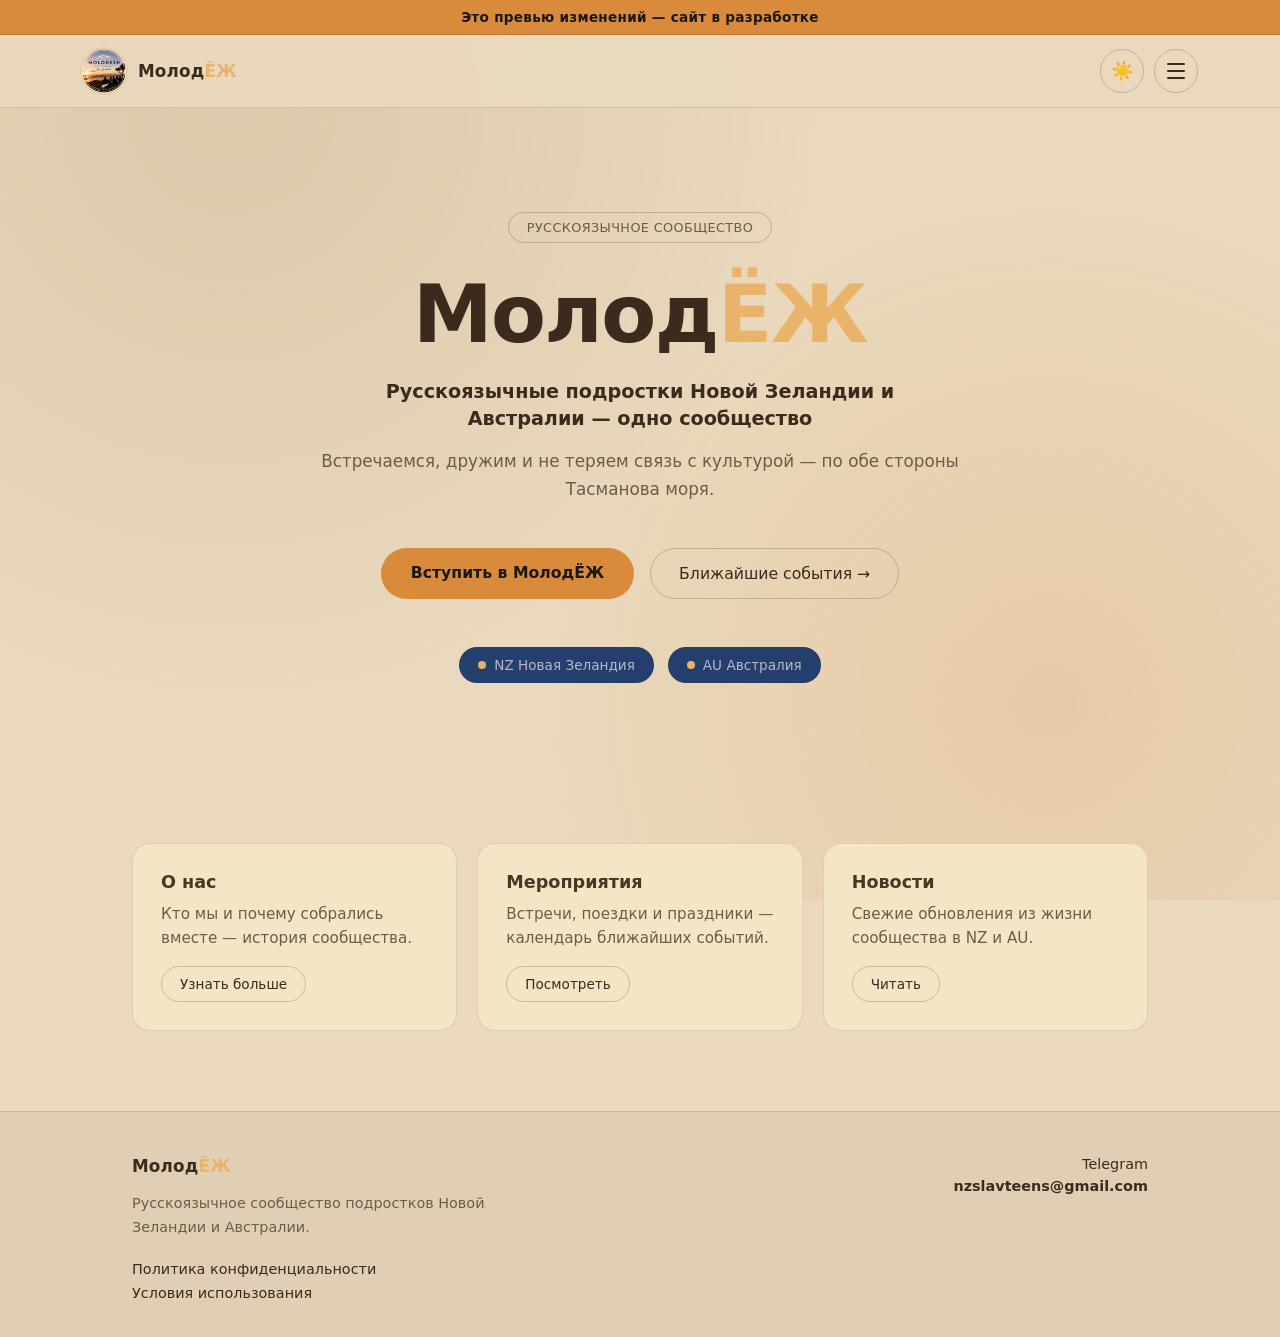
==== index.html @ 50fc5f70 "feat: beige/coffee light theme, proper footer with PDF reader, 15-24 age range, languages folder" ====
<!DOCTYPE html>
<html lang="ru">
<head>
<meta charset="UTF-8">
<meta name="viewport" content="width=device-width, initial-scale=1.0">
<title>Главная — МолодЁЖ</title>
<meta name="description" content="Русскоязычное сообщество подростков Новой Зеландии и Австралии.">
<script>
  (function () {
    var saved = null;
    try { saved = localStorage.getItem("molodezh-theme"); } catch (e) {}
    var theme = saved || (window.matchMedia && window.matchMedia("(prefers-color-scheme: light)").matches ? "light" : "dark");
    document.documentElement.setAttribute("data-theme", theme);
  })();
</script>
<link rel="stylesheet" href="assets/css/style.css">
</head>
<body>

<div class="preview-banner">Это превью изменений — сайт в разработке</div>

<header>
  <div class="nav">
    <a href="index.html" class="brand">
        <img src="assets/img/main-group-logo.png" alt="МолодЁЖ — эмблема сообщества">
      <span class="brand-name">Молод<span>ЁЖ</span></span>
    </a>
    <div class="nav-controls">
      <button class="theme-toggle" id="themeToggle" aria-label="Переключить тему">🌙</button>
      <button class="hamburger" id="hamburger" aria-label="Открыть меню" aria-expanded="false">
        <span class="bar"></span>
        <span class="bar"></span>
        <span class="bar"></span>
      </button>
    </div>
    <div class="menu-panel" id="menuPanel">
      <div class="menu-panel-inner">
        <a href="index.html" class="menu-link active">Главная</a>
        <a href="pages/about.html" class="menu-link">О нас</a>
        <a href="pages/events.html" class="menu-link">Мероприятия</a>
        <a href="pages/news.html" class="menu-link">Новости</a>
        <a href="pages/join.html" class="menu-link">Присоединиться</a>
        <a href="pages/contacts.html" class="menu-link">Контакты</a>
        <a href="pages/join.html" class="cta-btn menu-cta">Присоединиться</a>
      </div>
    </div>
  </div>
</header>

<main>

<section class="wrap" style="text-align:center; padding-top:104px;">
  <span class="badge">РУССКОЯЗЫЧНОЕ СООБЩЕСТВО</span>
  <h1 class="page-title" style="font-size:clamp(2.8rem, 7vw, 5rem);">Молод<span class="brand-accent">ЁЖ</span></h1>
  <p style="font-size:1.2rem; font-weight:600; color:var(--text); max-width:620px; margin:0 auto 14px; line-height:1.4;">
    Русскоязычные подростки Новой Зеландии и Австралии — одно сообщество
  </p>
  <p class="lede" style="margin:0 auto 44px;">
    Встречаемся, дружим и не теряем связь с культурой — по обе стороны Тасманова моря.
  </p>
  <div style="display:flex; justify-content:center; gap:16px; flex-wrap:wrap; margin-bottom:48px;">
    <a href="pages/join.html" class="btn-primary">Вступить в МолодЁЖ</a>
    <a href="pages/events.html" class="btn-outline">Ближайшие события →</a>
  </div>
  <div style="display:flex; justify-content:center; gap:14px; flex-wrap:wrap;">
    <span class="pill"><span class="dot"></span>NZ Новая Зеландия</span>
    <span class="pill"><span class="dot"></span>AU Австралия</span>
  </div>
</section>

<section class="wrap">
  <div style="display:grid; grid-template-columns:repeat(auto-fit, minmax(220px,1fr)); gap:20px;">
    <div class="card">
      <h3 style="color:var(--card-heading); margin-bottom:10px; font-size:1.1rem;">О нас</h3>
      <p style="color:var(--card-text); font-size:0.95rem; line-height:1.6;">Кто мы и почему собрались вместе — история сообщества.</p>
      <a href="pages/about.html" class="btn-outline" style="margin-top:16px; padding:9px 18px; font-size:0.85rem;">Узнать больше</a>
    </div>
    <div class="card">
      <h3 style="color:var(--card-heading); margin-bottom:10px; font-size:1.1rem;">Мероприятия</h3>
      <p style="color:var(--card-text); font-size:0.95rem; line-height:1.6;">Встречи, поездки и праздники — календарь ближайших событий.</p>
      <a href="pages/events.html" class="btn-outline" style="margin-top:16px; padding:9px 18px; font-size:0.85rem;">Посмотреть</a>
    </div>
    <div class="card">
      <h3 style="color:var(--card-heading); margin-bottom:10px; font-size:1.1rem;">Новости</h3>
      <p style="color:var(--card-text); font-size:0.95rem; line-height:1.6;">Свежие обновления из жизни сообщества в NZ и AU.</p>
      <a href="pages/news.html" class="btn-outline" style="margin-top:16px; padding:9px 18px; font-size:0.85rem;">Читать</a>
    </div>
  </div>
</section>

</main>

<footer class="footer">
  <div class="footer-inner">
    <div class="footer-col footer-brand">
      <span class="brand-name">Молод<span>ЁЖ</span></span>
      <p>Русскоязычное сообщество подростков Новой Зеландии и Австралии.</p>
      <nav class="footer-legal">
        <a href="#" data-pdf-src="assets/docs/privacy-policy.pdf" data-pdf-title="Политика конфиденциальности">Политика конфиденциальности</a>
        <a href="#" data-pdf-src="assets/docs/terms-of-use.pdf" data-pdf-title="Условия использования">Условия использования</a>
      </nav>
    </div>
    <div class="footer-col footer-contact">
      <a href="https://t.me/TeensNZ_bot" target="_blank" rel="noopener">Telegram</a>
      <a href="mailto:nzslavteens@gmail.com" class="email">nzslavteens@gmail.com</a>
    </div>
  </div>
</footer>

<div class="pdf-modal" id="pdfModal" aria-hidden="true">
  <div class="pdf-modal-backdrop" data-close-pdf></div>
  <div class="pdf-modal-box" role="dialog" aria-modal="true" aria-labelledby="pdfModalTitle">
    <div class="pdf-modal-head">
      <h3 id="pdfModalTitle">Документ</h3>
      <button class="pdf-modal-close" data-close-pdf aria-label="Закрыть">×</button>
    </div>
    <object class="pdf-modal-frame" id="pdfModalFrame" type="application/pdf" data="assets/docs/privacy-policy.pdf" title="Документ">
      <p class="pdf-modal-fallback">Ваш браузер не поддерживает встроенный просмотр PDF. <a href="assets/docs/privacy-policy.pdf" target="_blank" rel="noopener">Скачать PDF</a></p>
    </object>
  </div>
</div>

<script src="assets/js/nav.js"></script>
<script src="assets/js/theme.js"></script>
<script src="assets/js/pdf-viewer.js"></script>
</body>
</html>
---- assets/css/style.css ----
:root{
  /* fixed brand palette — same in both themes */
  --navy: #0F2F66;
  --ink: #1A1715;
  --orange: #D98A3A;
  --tan: #E9B46A;
  --lavender: #B9B7C8;
  --slate: #8B879C;
  --cream: #F5F3EE;

  /* theme-aware tokens — dark theme is the default */
  --bg: var(--ink);
  --text: var(--cream);
  --muted: var(--slate);
  --border: rgba(185,183,200,0.16);
  --border-soft: rgba(185,183,200,0.35);
  --header-bg: rgba(26,23,21,0.9);
  --panel-bg: rgba(15,14,13,0.98);
  --card-bg: rgba(15,47,102,0.35);
  --card-border: rgba(185,183,200,0.15);
  --card-heading: var(--tan);
  --card-title: var(--cream);
  --card-text: var(--slate);
  --pill-bg: rgba(15,47,102,0.55);
  --footer-bg: rgba(15,14,13,0.55);
  --glow-1: rgba(15,47,102,0.55);
  --glow-2: rgba(217,138,58,0.14);
}

:root[data-theme="light"]{
  --bg: #EAD9BE;
  --text: #3A2B1E;
  --muted: #6B5D4B;
  --border: rgba(58,43,30,0.14);
  --border-soft: rgba(58,43,30,0.22);
  --header-bg: rgba(234,217,190,0.92);
  --panel-bg: rgba(234,217,190,0.98);
  --card-bg: #F3E5C6;
  --card-border: rgba(58,43,30,0.12);
  --card-heading: #4A3626;
  --card-title: #3A2B1E;
  --card-text: #6B5D4B;
  --pill-bg: rgba(15,47,102,0.9);
  --footer-bg: rgba(58,43,30,0.05);
  --glow-1: rgba(139,102,66,0.14);
  --glow-2: rgba(217,138,58,0.18);
}

*{ box-sizing:border-box; margin:0; padding:0; }
html{ scroll-behavior:smooth; }

body{
  background: var(--bg);
  color: var(--text);
  font-family: "Inter", "Segoe UI", system-ui, -apple-system, sans-serif;
  -webkit-font-smoothing: antialiased;
  min-height:100vh;
  display:flex;
  flex-direction:column;
  transition: background .25s ease, color .25s ease;
}

body::before{
  content:"";
  position:fixed;
  inset:0;
  background:
    radial-gradient(circle at 18% 12%, var(--glow-1), transparent 45%),
    radial-gradient(circle at 82% 78%, var(--glow-2), transparent 40%);
  pointer-events:none;
  z-index:0;
  transition: background .25s ease;
}

a{ color:inherit; text-decoration:none; }
main{ flex:1; position:relative; z-index:1; }

/* ---------- PREVIEW BANNER ---------- */
.preview-banner{
  position:sticky;
  top:0;
  z-index:31;
  width:100%;
  background: var(--orange);
  color: var(--ink);
  text-align:center;
  padding:9px 20px;
  font-size:0.85rem;
  font-weight:600;
  letter-spacing:0.02em;
  border-bottom:1px solid rgba(0,0,0,0.12);
  transition: background .25s ease;
}

/* ---------- NAV ---------- */
header{
  position:sticky;
  top:0;
  z-index:30;
  background: var(--header-bg);
  backdrop-filter: blur(10px);
  border-bottom: 1px solid var(--border);
  transition: background .25s ease, border-color .25s ease;
}

.nav{
  max-width:1180px;
  margin:0 auto;
  padding:14px 32px;
  display:flex;
  align-items:center;
  justify-content:space-between;
  gap:16px;
  position:relative;
}

.brand{
  display:flex;
  align-items:center;
  gap:12px;
}

.brand img{
  height:44px;
  width:44px;
  border-radius:50%;
  display:block;
  box-shadow: 0 0 0 2px rgba(233,180,106,0.35);
}

.brand-name{
  font-weight:700;
  font-size:1.05rem;
  letter-spacing:0.01em;
  color: var(--text);
}
.brand-name span{ color: var(--tan); }

.nav-controls{
  display:flex;
  align-items:center;
  gap:10px;
}

/* Theme toggle */
.theme-toggle{
  width:44px;
  height:44px;
  border-radius:50%;
  border:1px solid var(--border-soft);
  background: transparent;
  display:flex;
  align-items:center;
  justify-content:center;
  cursor:pointer;
  font-size:1.15rem;
  line-height:1;
  flex-shrink:0;
  transition: border-color .2s ease, background .2s ease, transform .2s ease;
}
.theme-toggle:hover{ border-color: var(--tan); background: rgba(233,180,106,0.08); transform: translateY(-1px); }

/* Hamburger button */
.hamburger{
  width:44px;
  height:44px;
  border-radius:50%;
  border:1px solid var(--border-soft);
  background: transparent;
  display:flex;
  flex-direction:column;
  align-items:center;
  justify-content:center;
  gap:5px;
  cursor:pointer;
  flex-shrink:0;
  transition: border-color .2s ease, background .2s ease;
}
.hamburger:hover{ border-color: var(--tan); background: rgba(233,180,106,0.08); }

.hamburger .bar{
  width:18px;
  height:2px;
  background: var(--text);
  border-radius:2px;
  transition: transform .25s ease, opacity .2s ease, background .25s ease;
}

.hamburger.is-open .bar:nth-child(1){ transform: translateY(7px) rotate(45deg); }
.hamburger.is-open .bar:nth-child(2){ opacity:0; }
.hamburger.is-open .bar:nth-child(3){ transform: translateY(-7px) rotate(-45deg); }

/* Dropdown menu panel */
.menu-panel{
  position:absolute;
  top:100%;
  left:0;
  right:0;
  background: var(--panel-bg);
  border-bottom: 1px solid var(--border);
  max-height:0;
  overflow:hidden;
  transition: max-height .32s ease, background .25s ease;
}
.menu-panel.is-open{ max-height:520px; }

.menu-panel-inner{
  max-width:1180px;
  margin:0 auto;
  padding:8px 32px 28px;
  display:flex;
  flex-direction:column;
  gap:2px;
}

.menu-panel a.menu-link{
  padding:14px 6px;
  font-size:1.05rem;
  color: var(--muted);
  border-bottom:1px solid var(--border);
  transition: color .2s ease, padding-left .2s ease;
}
.menu-panel a.menu-link:hover,
.menu-panel a.menu-link.active{ color: var(--text); padding-left:12px; }
.menu-panel a.menu-link.active{ color: var(--tan); }

.menu-panel .menu-cta{
  margin-top:16px;
  align-self:flex-start;
}

.cta-btn{
  display:inline-flex;
  align-items:center;
  gap:8px;
  background: var(--orange);
  color: var(--ink);
  font-weight:600;
  font-size:0.92rem;
  padding:11px 22px;
  border-radius:999px;
  white-space:nowrap;
  transition: background .2s ease, transform .2s ease;
}
.cta-btn:hover{ background: var(--tan); transform: translateY(-1px); }

/* ---------- SHARED PAGE ELEMENTS ---------- */
.badge{
  display:inline-block;
  padding:7px 18px;
  border-radius:999px;
  border:1px solid var(--border-soft);
  color: var(--muted);
  font-size:0.8rem;
  letter-spacing:0.03em;
  margin-bottom:30px;
}

.btn-primary{
  background: var(--orange);
  color: var(--ink);
  font-weight:700;
  padding:15px 30px;
  border-radius:999px;
  font-size:0.98rem;
  display:inline-block;
  transition: background .2s ease, transform .2s ease;
}
.btn-primary:hover{ background: var(--tan); transform: translateY(-1px); }

.btn-outline{
  border:1px solid var(--border-soft);
  color: var(--text);
  padding:15px 28px;
  border-radius:999px;
  font-size:0.98rem;
  display:inline-block;
  transition: border-color .2s ease, background .2s ease;
}
.btn-outline:hover{
  border-color: var(--tan);
  background: rgba(233,180,106,0.08);
}

.pill{
  display:flex;
  align-items:center;
  gap:8px;
  padding:9px 18px;
  border-radius:999px;
  background: var(--pill-bg);
  border:1px solid var(--card-border);
  font-size:0.85rem;
  color: var(--lavender);
  transition: background .25s ease;
}
.pill .dot{ width:8px; height:8px; border-radius:50%; background: var(--tan); }

.card{
  background: var(--card-bg);
  border:1px solid var(--card-border);
  border-radius:18px;
  padding:28px;
  transition: background .25s ease, border-color .25s ease;
}

section.wrap{
  max-width:1080px;
  margin:0 auto;
  padding:80px 32px;
}

section.wrap.narrow{ max-width:760px; }

h1.page-title{
  font-size:clamp(2.4rem, 5.4vw, 3.6rem);
  font-weight:800;
  line-height:1.05;
  letter-spacing:-0.02em;
  color: var(--text);
  margin-bottom:22px;
}

.page-title .brand-accent{ color: var(--tan); }

p.lede{
  font-size:1.05rem;
  color: var(--muted);
  line-height:1.7;
  max-width:640px;
}

footer{
  position:relative;
  z-index:1;
  border-top:1px solid var(--border);
  background: var(--footer-bg);
  transition: border-color .25s ease, background .25s ease;
}
.footer-inner{
  max-width:1080px;
  margin:0 auto;
  padding:44px 32px 36px;
  display:flex;
  justify-content:space-between;
  gap:40px;
  flex-wrap:wrap;
}
.footer-col{ display:flex; flex-direction:column; gap:6px; }
.footer-brand{ max-width:380px; }
.footer-brand p{
  color: var(--muted);
  font-size:0.9rem;
  line-height:1.6;
  margin-top:10px;
}
.footer-legal{ display:flex; flex-direction:column; gap:8px; margin-top:16px; }
.footer-legal a, .footer-contact a{
  color: var(--text);
  font-size:0.9rem;
  transition: color .2s ease;
}
.footer-legal a:hover, .footer-contact a:hover{ color: var(--tan); }
.footer-contact{ align-items:flex-end; }
.footer-contact .email{ font-weight:600; }

/* ---------- PDF MODAL ---------- */
.pdf-modal{
  position:fixed;
  inset:0;
  z-index:100;
  display:none;
  align-items:center;
  justify-content:center;
  padding:20px;
}
.pdf-modal.is-open{ display:flex; }
.pdf-modal-backdrop{
  position:absolute;
  inset:0;
  background: rgba(0,0,0,0.6);
  backdrop-filter: blur(3px);
}
.pdf-modal-box{
  position:relative;
  width:100%;
  max-width:900px;
  height:88vh;
  background: var(--panel-bg);
  border:1px solid var(--border);
  border-radius:18px;
  overflow:hidden;
  display:flex;
  flex-direction:column;
  box-shadow: 0 24px 60px rgba(0,0,0,0.4);
}
.pdf-modal-head{
  display:flex;
  align-items:center;
  justify-content:space-between;
  padding:16px 24px;
  border-bottom:1px solid var(--border);
}
.pdf-modal-head h3{
  font-size:1.05rem;
  color: var(--text);
}
.pdf-modal-close{
  width:36px;
  height:36px;
  border-radius:50%;
  border:1px solid var(--border-soft);
  background: transparent;
  color: var(--text);
  font-size:1.3rem;
  line-height:1;
  cursor:pointer;
  transition: border-color .2s ease, background .2s ease;
}
.pdf-modal-close:hover{ border-color: var(--tan); background: rgba(233,180,106,0.1); }
.pdf-modal-frame{
  flex:1;
  width:100%;
  border:none;
  background: #fff;
}
.pdf-modal-fallback{
  padding:24px;
  color: var(--muted);
  font-size:0.95rem;
  line-height:1.6;
}
.pdf-modal-fallback a{ color: var(--tan); }

@media (max-width: 760px){
  .nav{ padding:14px 20px; }
  section.wrap{ padding:56px 20px; }
  .footer-inner{ padding:36px 20px; gap:28px; }
  .footer-contact{ align-items:flex-start; }
}
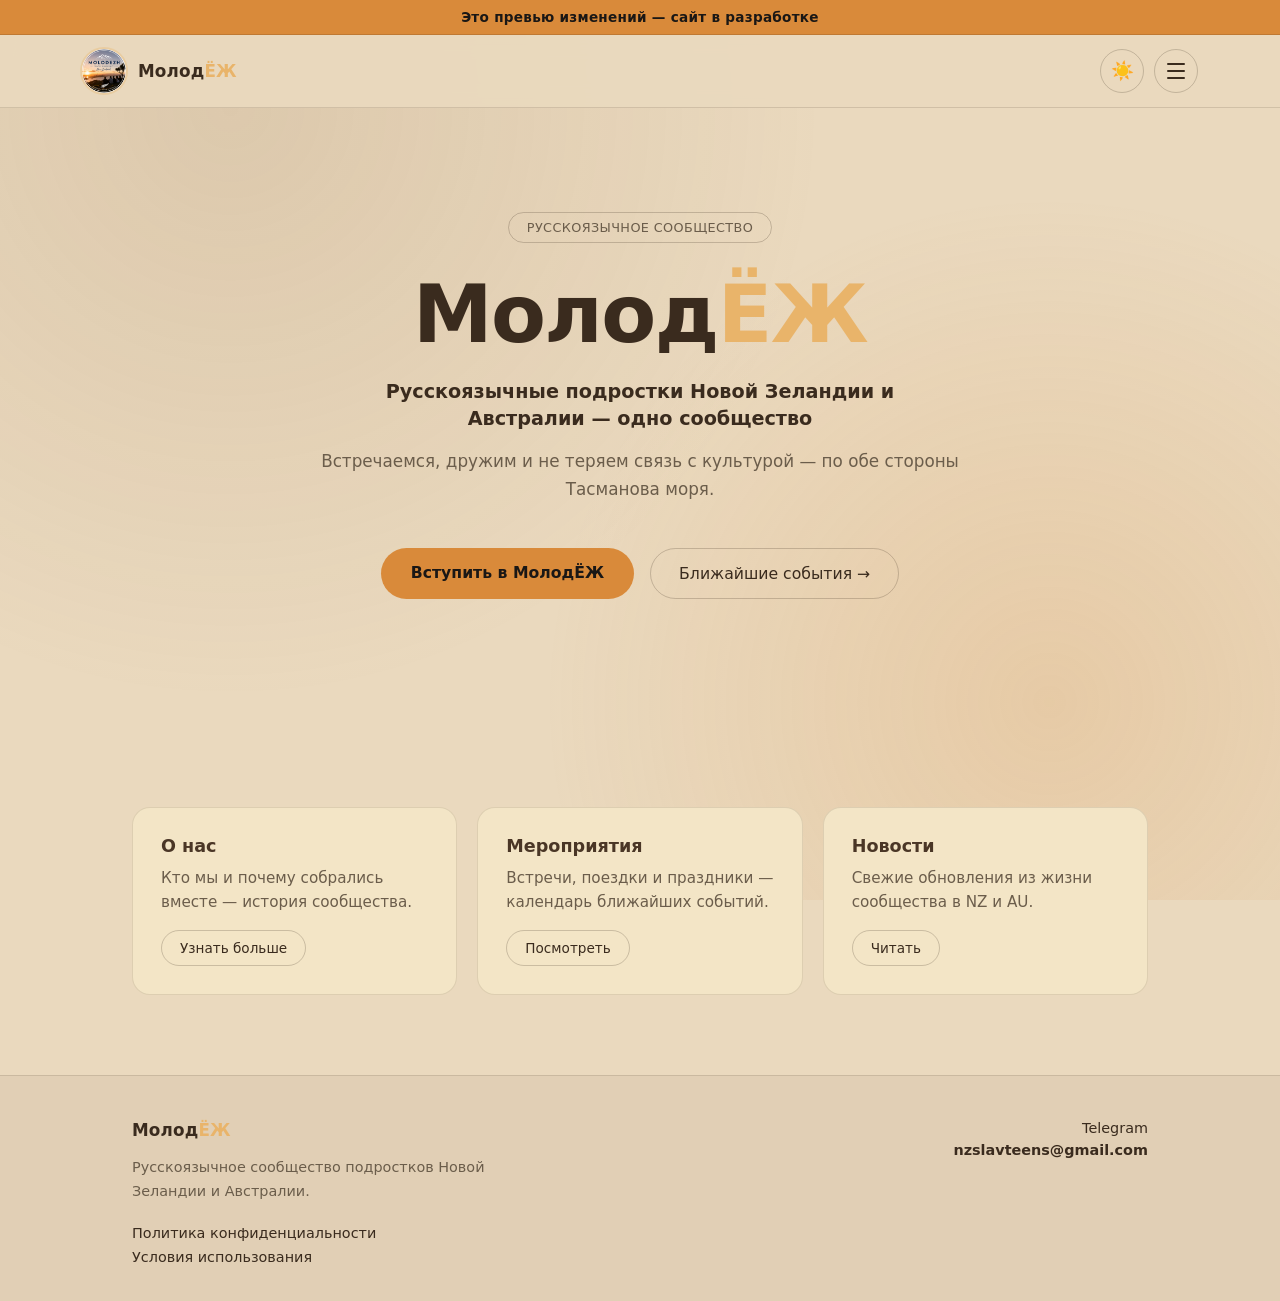
==== commit 72543ef9: "style: add subtle menu shadow, beige/coffee pills, comment out regional tags" ====
--- a/index.html
+++ b/index.html
@@ -63,8 +63,10 @@
     <a href="pages/events.html" class="btn-outline">Ближайшие события →</a>
   </div>
   <div style="display:flex; justify-content:center; gap:14px; flex-wrap:wrap;">
+    <!--
     <span class="pill"><span class="dot"></span>NZ Новая Зеландия</span>
     <span class="pill"><span class="dot"></span>AU Австралия</span>
+    -->
   </div>
 </section>
 
--- a/assets/css/style.css
+++ b/assets/css/style.css
@@ -22,6 +22,7 @@
   --card-title: var(--cream);
   --card-text: var(--slate);
   --pill-bg: rgba(15,47,102,0.55);
+  --pill-text: var(--lavender);
   --footer-bg: rgba(15,14,13,0.55);
   --glow-1: rgba(15,47,102,0.55);
   --glow-2: rgba(217,138,58,0.14);
@@ -40,7 +41,8 @@
   --card-heading: #4A3626;
   --card-title: #3A2B1E;
   --card-text: #6B5D4B;
-  --pill-bg: rgba(15,47,102,0.9);
+  --pill-bg: #F3E5C6;
+  --pill-text: var(--card-text);
   --footer-bg: rgba(58,43,30,0.05);
   --glow-1: rgba(139,102,66,0.14);
   --glow-2: rgba(217,138,58,0.18);
@@ -198,6 +200,7 @@
   right:0;
   background: var(--panel-bg);
   border-bottom: 1px solid var(--border);
+  box-shadow: 0 8px 16px -8px rgba(0,0,0,0.35);
   max-height:0;
   overflow:hidden;
   transition: max-height .32s ease, background .25s ease;
@@ -291,7 +294,7 @@
   background: var(--pill-bg);
   border:1px solid var(--card-border);
   font-size:0.85rem;
-  color: var(--lavender);
+  color: var(--pill-text);
   transition: background .25s ease;
 }
 .pill .dot{ width:8px; height:8px; border-radius:50%; background: var(--tan); }
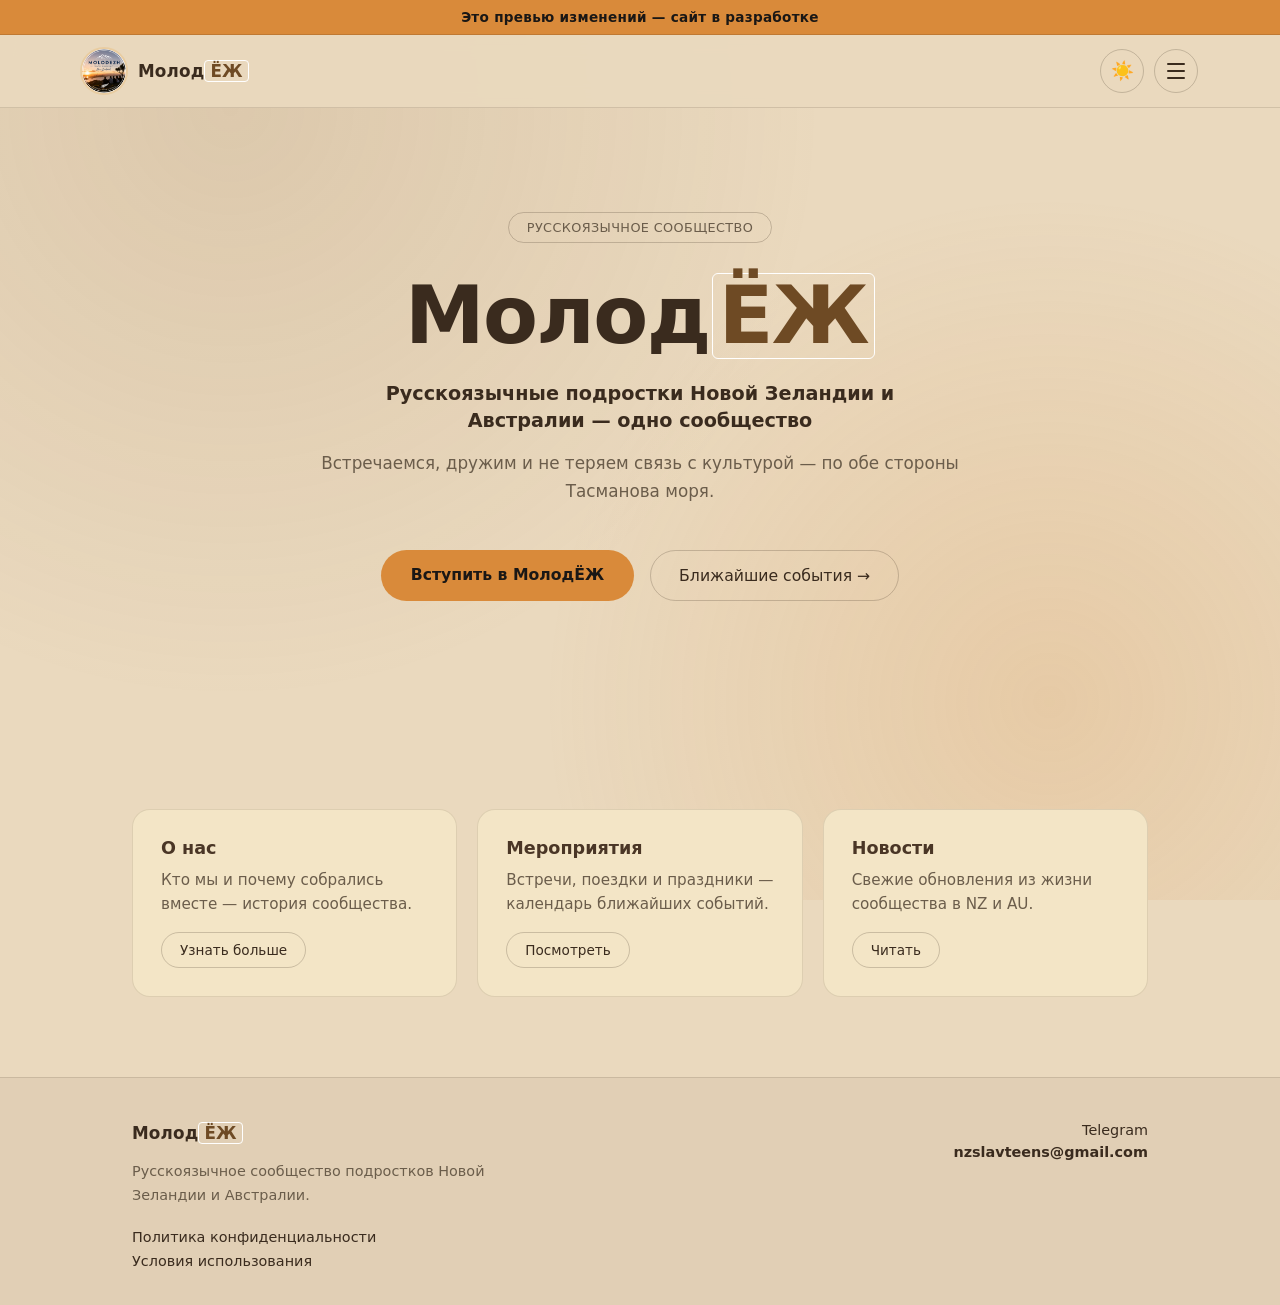
==== commit ba4c7e03: "style: compact ЁЖ border, keep МолодЁЖ together on one line" ====
--- a/index.html
+++ b/index.html
@@ -51,7 +51,7 @@
 
 <section class="wrap" style="text-align:center; padding-top:104px;">
   <span class="badge">РУССКОЯЗЫЧНОЕ СООБЩЕСТВО</span>
-  <h1 class="page-title" style="font-size:clamp(2.8rem, 7vw, 5rem);">Молод<span class="brand-accent">ЁЖ</span></h1>
+  <h1 class="page-title" style="font-size:clamp(2.8rem, 7vw, 5rem);"><span style="white-space:nowrap">Молод<span class="brand-accent">ЁЖ</span></span></h1>
   <p style="font-size:1.2rem; font-weight:600; color:var(--text); max-width:620px; margin:0 auto 14px; line-height:1.4;">
     Русскоязычные подростки Новой Зеландии и Австралии — одно сообщество
   </p>
--- a/assets/css/style.css
+++ b/assets/css/style.css
@@ -21,8 +21,14 @@
   --card-heading: var(--tan);
   --card-title: var(--cream);
   --card-text: var(--slate);
+  --accent: var(--tan);
   --pill-bg: rgba(15,47,102,0.55);
   --pill-text: var(--lavender);
+  --btn-hover: var(--tan);
+  --btn-hover-text: var(--ink);
+  --btn-ghost-border: var(--tan);
+  --btn-ghost-bg: rgba(233,180,106,0.08);
+  --footer-link-hover: var(--tan);
   --footer-bg: rgba(15,14,13,0.55);
   --glow-1: rgba(15,47,102,0.55);
   --glow-2: rgba(217,138,58,0.14);
@@ -41,8 +47,14 @@
   --card-heading: #4A3626;
   --card-title: #3A2B1E;
   --card-text: #6B5D4B;
+  --accent: #6E4A24;
   --pill-bg: #F3E5C6;
   --pill-text: var(--card-text);
+  --btn-hover: #6E4A24;
+  --btn-hover-text: var(--cream);
+  --btn-ghost-border: #4A3626;
+  --btn-ghost-bg: rgba(58,43,30,0.12);
+  --footer-link-hover: #4A3626;
   --footer-bg: rgba(58,43,30,0.05);
   --glow-1: rgba(139,102,66,0.14);
   --glow-2: rgba(217,138,58,0.18);
@@ -50,6 +62,9 @@
 
 *{ box-sizing:border-box; margin:0; padding:0; }
 html{ scroll-behavior:smooth; }
+
+::selection{ background: var(--tan); color: var(--ink); }
+:root[data-theme="light"] ::selection{ background: var(--accent); color: var(--cream); }
 
 body{
   background: var(--bg);
@@ -135,8 +150,15 @@
   font-size:1.05rem;
   letter-spacing:0.01em;
   color: var(--text);
-}
-.brand-name span{ color: var(--tan); }
+  white-space:nowrap;
+}
+.brand-name span{
+  color: var(--accent);
+  display:inline-block;
+  padding:0 5px;
+  border:1px solid #FFFFFF;
+  border-radius:4px;
+}
 
 .nav-controls{
   display:flex;
@@ -160,7 +182,7 @@
   flex-shrink:0;
   transition: border-color .2s ease, background .2s ease, transform .2s ease;
 }
-.theme-toggle:hover{ border-color: var(--tan); background: rgba(233,180,106,0.08); transform: translateY(-1px); }
+.theme-toggle:hover{ border-color: var(--accent); background: rgba(233,180,106,0.08); transform: translateY(-1px); }
 
 /* Hamburger button */
 .hamburger{
@@ -178,7 +200,7 @@
   flex-shrink:0;
   transition: border-color .2s ease, background .2s ease;
 }
-.hamburger:hover{ border-color: var(--tan); background: rgba(233,180,106,0.08); }
+.hamburger:hover{ border-color: var(--accent); background: rgba(233,180,106,0.08); }
 
 .hamburger .bar{
   width:18px;
@@ -225,7 +247,7 @@
 }
 .menu-panel a.menu-link:hover,
 .menu-panel a.menu-link.active{ color: var(--text); padding-left:12px; }
-.menu-panel a.menu-link.active{ color: var(--tan); }
+.menu-panel a.menu-link.active{ color: var(--accent); }
 
 .menu-panel .menu-cta{
   margin-top:16px;
@@ -245,7 +267,7 @@
   white-space:nowrap;
   transition: background .2s ease, transform .2s ease;
 }
-.cta-btn:hover{ background: var(--tan); transform: translateY(-1px); }
+.cta-btn:hover{ background: var(--btn-hover); color: var(--btn-hover-text); transform: translateY(-1px); }
 
 /* ---------- SHARED PAGE ELEMENTS ---------- */
 .badge{
@@ -269,7 +291,7 @@
   display:inline-block;
   transition: background .2s ease, transform .2s ease;
 }
-.btn-primary:hover{ background: var(--tan); transform: translateY(-1px); }
+.btn-primary:hover{ background: var(--btn-hover); color: var(--btn-hover-text); transform: translateY(-1px); }
 
 .btn-outline{
   border:1px solid var(--border-soft);
@@ -281,8 +303,8 @@
   transition: border-color .2s ease, background .2s ease;
 }
 .btn-outline:hover{
-  border-color: var(--tan);
-  background: rgba(233,180,106,0.08);
+  border-color: var(--btn-ghost-border);
+  background: var(--btn-ghost-bg);
 }
 
 .pill{
@@ -297,7 +319,7 @@
   color: var(--pill-text);
   transition: background .25s ease;
 }
-.pill .dot{ width:8px; height:8px; border-radius:50%; background: var(--tan); }
+.pill .dot{ width:8px; height:8px; border-radius:50%; background: var(--accent); }
 
 .card{
   background: var(--card-bg);
@@ -324,7 +346,14 @@
   margin-bottom:22px;
 }
 
-.page-title .brand-accent{ color: var(--tan); }
+.page-title .brand-accent{
+  color: var(--accent);
+  display:inline-block;
+  padding:0 6px;
+  border:1px solid #FFFFFF;
+  border-radius:6px;
+  margin-left:2px;
+}
 
 p.lede{
   font-size:1.05rem;
@@ -363,7 +392,7 @@
   font-size:0.9rem;
   transition: color .2s ease;
 }
-.footer-legal a:hover, .footer-contact a:hover{ color: var(--tan); }
+.footer-legal a:hover, .footer-contact a:hover{ color: var(--footer-link-hover); }
 .footer-contact{ align-items:flex-end; }
 .footer-contact .email{ font-weight:600; }
 
@@ -420,7 +449,7 @@
   cursor:pointer;
   transition: border-color .2s ease, background .2s ease;
 }
-.pdf-modal-close:hover{ border-color: var(--tan); background: rgba(233,180,106,0.1); }
+.pdf-modal-close:hover{ border-color: var(--accent); background: rgba(233,180,106,0.1); }
 .pdf-modal-frame{
   flex:1;
   width:100%;
@@ -433,7 +462,7 @@
   font-size:0.95rem;
   line-height:1.6;
 }
-.pdf-modal-fallback a{ color: var(--tan); }
+.pdf-modal-fallback a{ color: var(--accent); }
 
 @media (max-width: 760px){
   .nav{ padding:14px 20px; }
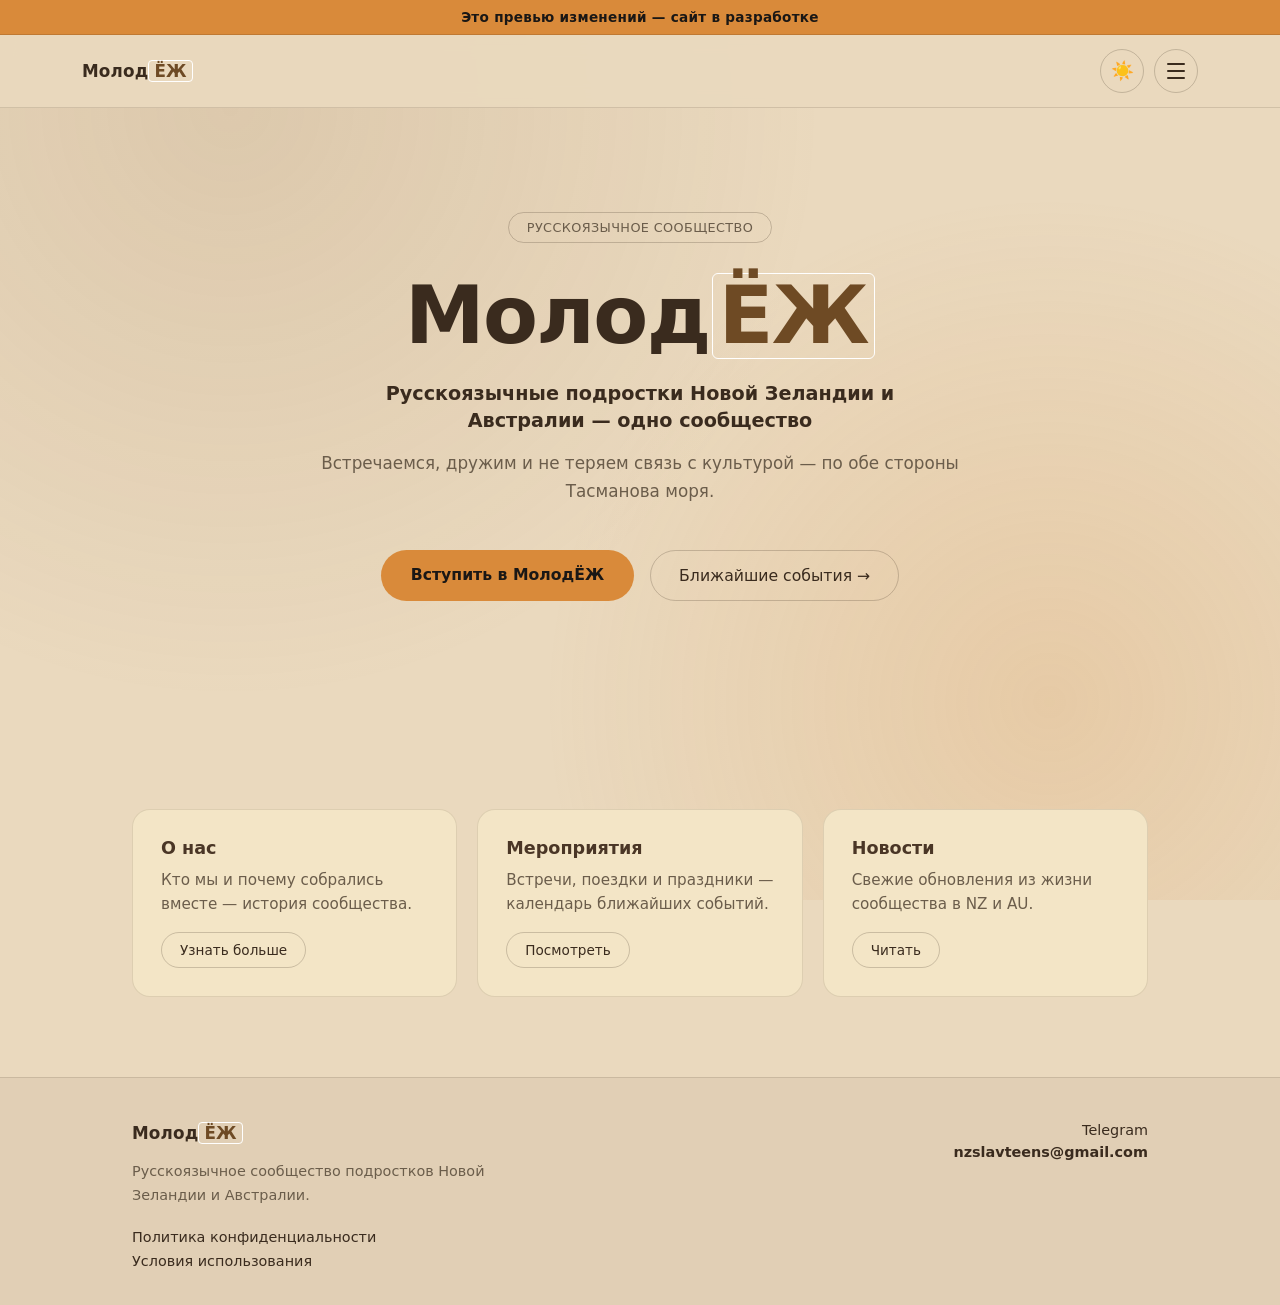
==== commit bc779247: "checking the features" ====
--- a/index.html
+++ b/index.html
@@ -22,7 +22,7 @@
 <header>
   <div class="nav">
     <a href="index.html" class="brand">
-        <img src="assets/img/main-group-logo.png" alt="МолодЁЖ — эмблема сообщества">
+        
       <span class="brand-name">Молод<span>ЁЖ</span></span>
     </a>
     <div class="nav-controls">
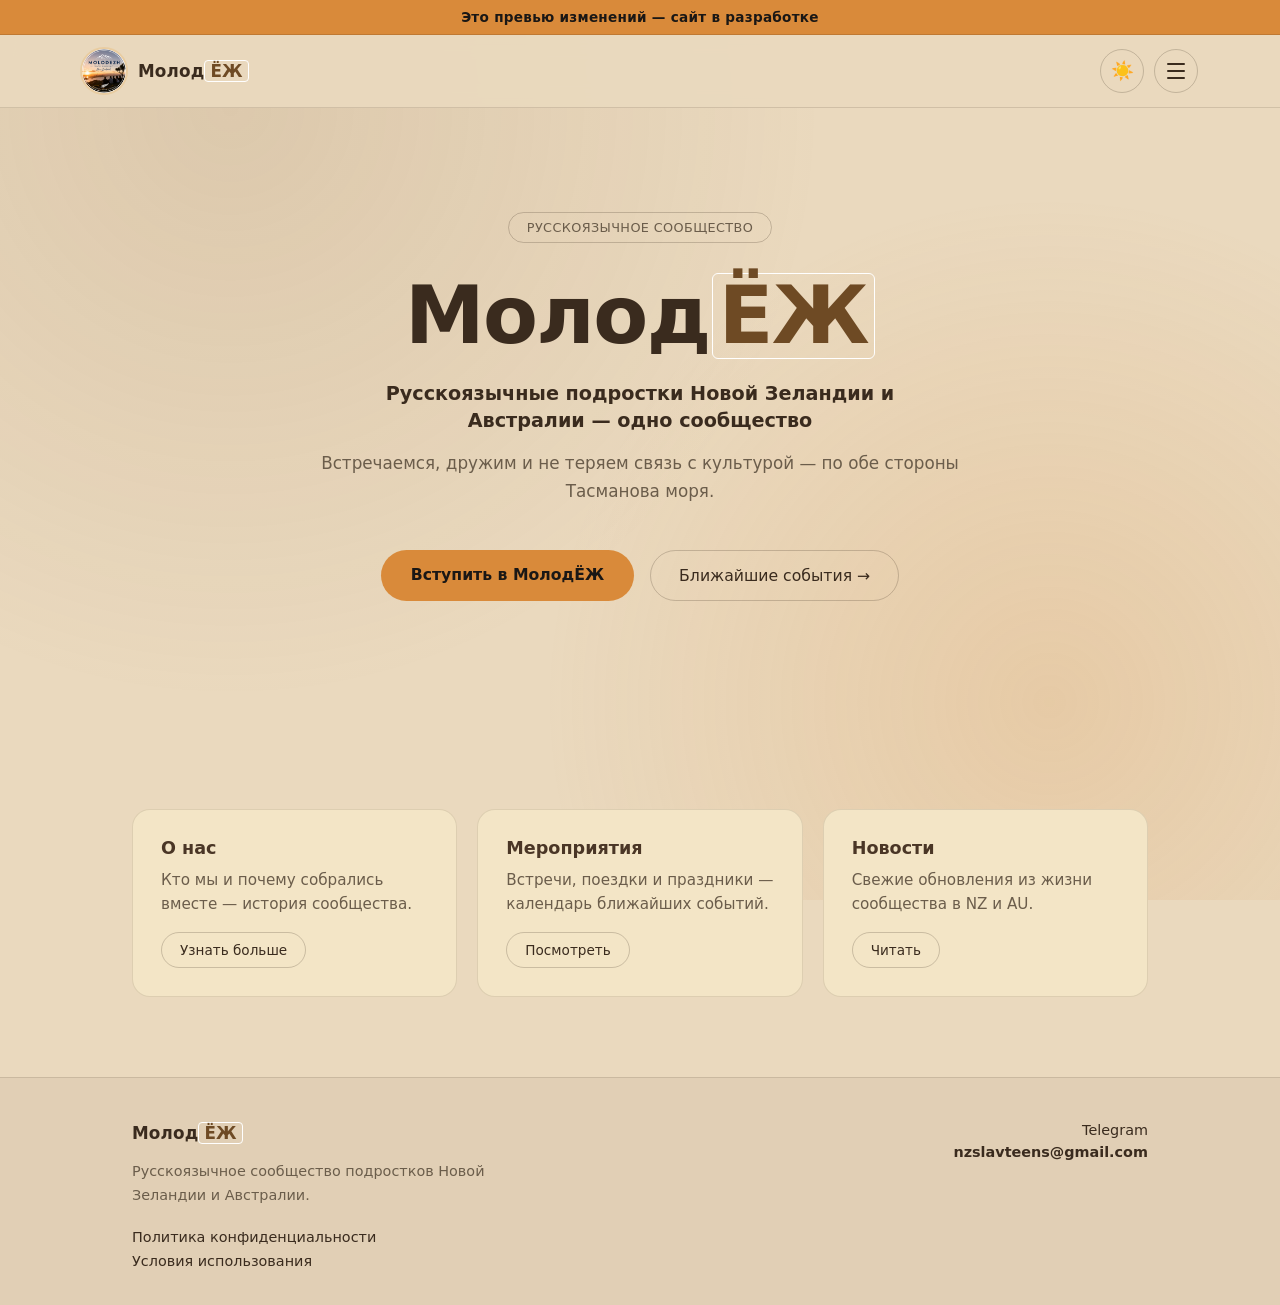
==== commit 47ec660f: "returned everything back to the positions" ====
--- a/index.html
+++ b/index.html
@@ -22,7 +22,7 @@
 <header>
   <div class="nav">
     <a href="index.html" class="brand">
-        
+        <img src="assets/img/main-group-logo.png" alt="МолодЁЖ - эмблема сообщества">
       <span class="brand-name">Молод<span>ЁЖ</span></span>
     </a>
     <div class="nav-controls">
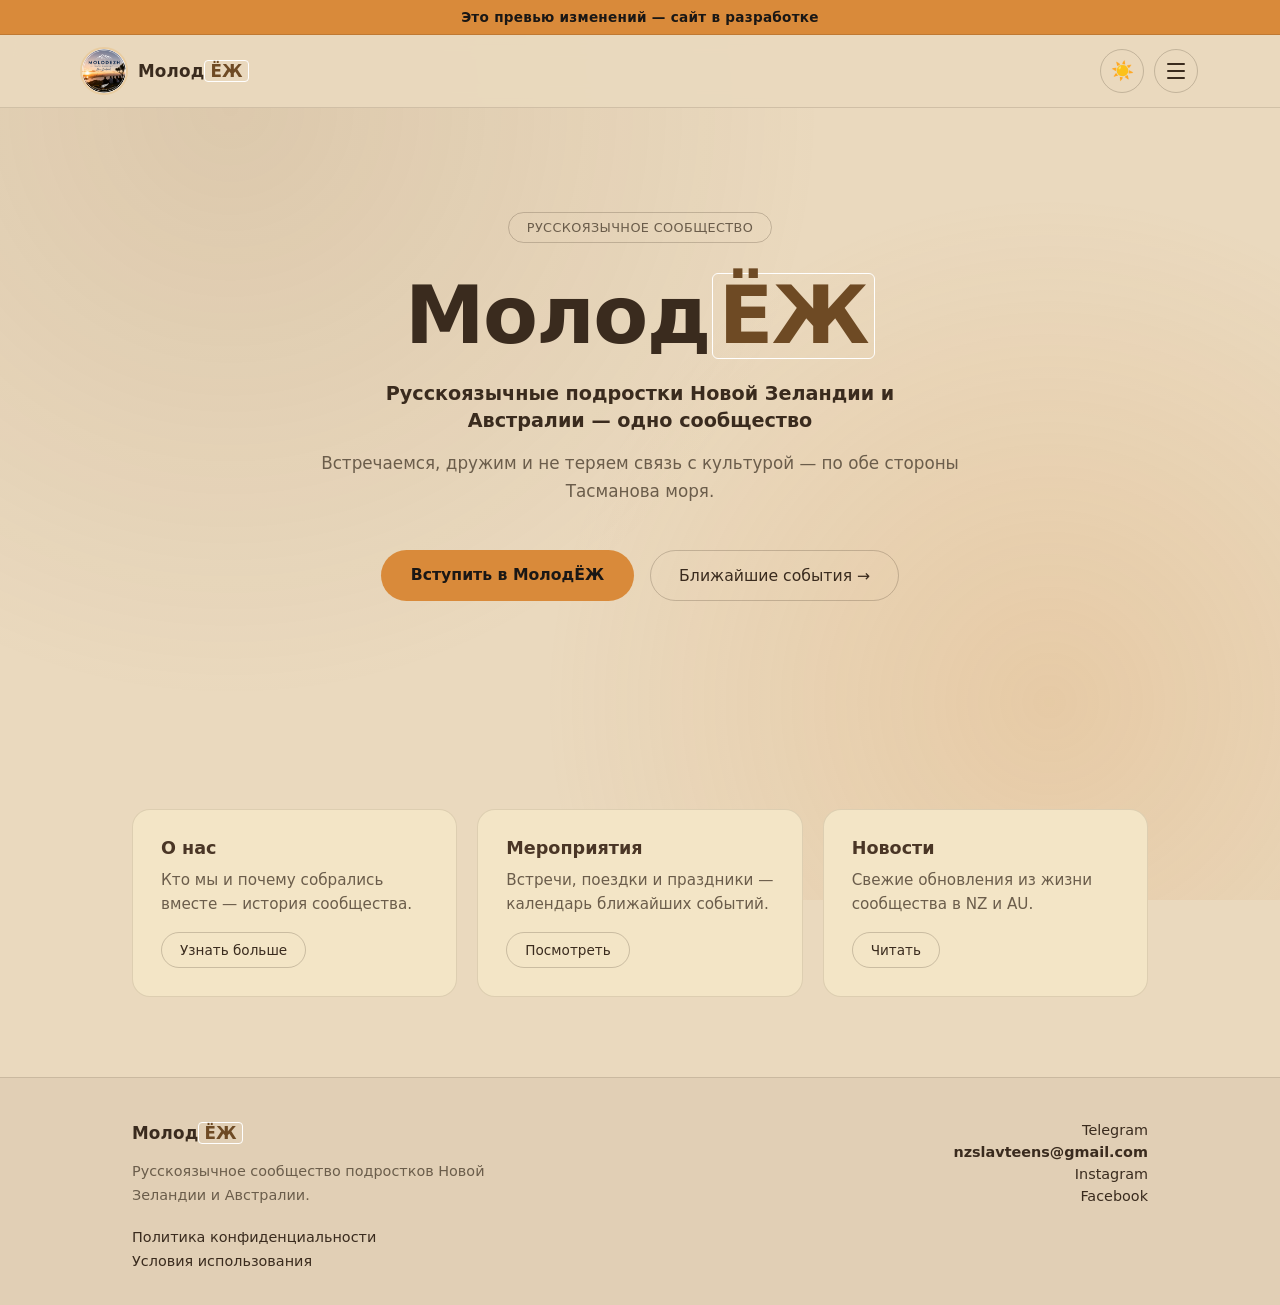
==== commit fbb67921: "added social links to the foote" ====
--- a/index.html
+++ b/index.html
@@ -105,6 +105,8 @@
     <div class="footer-col footer-contact">
       <a href="https://t.me/TeensNZ_bot" target="_blank" rel="noopener">Telegram</a>
       <a href="mailto:nzslavteens@gmail.com" class="email">nzslavteens@gmail.com</a>
+      <a href="https://www.instagram.com/molodezhnz/" target="_blank" rel="noopener"><i class="fa-brands fa-instagram"></i> Instagram</a>
+      <a href="https://www.facebook.com/profile.php?id=61591511156617" target="_blank" rel="noopener"><i class="fa-brands fa-facebook"></i> Facebook</a>
     </div>
   </div>
 </footer>
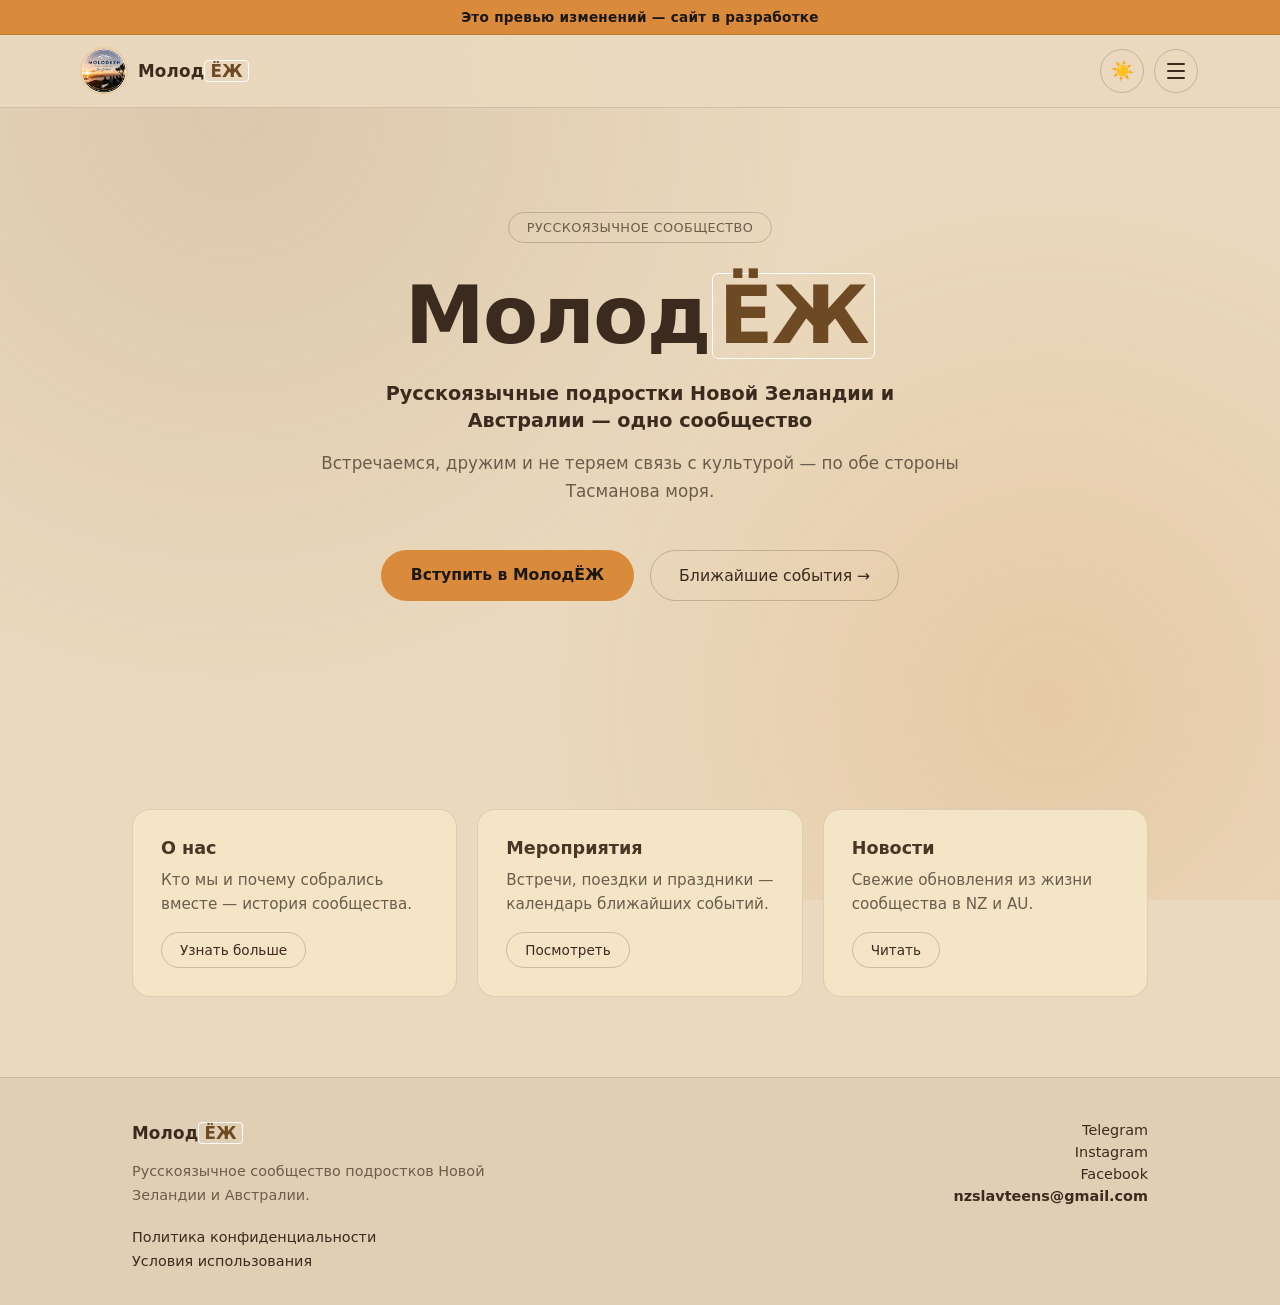
==== commit 0b372cad: "positioning of the social-links were changed at all pages across website" ====
--- a/index.html
+++ b/index.html
@@ -104,9 +104,9 @@
     </div>
     <div class="footer-col footer-contact">
       <a href="https://t.me/TeensNZ_bot" target="_blank" rel="noopener">Telegram</a>
-      <a href="mailto:nzslavteens@gmail.com" class="email">nzslavteens@gmail.com</a>
       <a href="https://www.instagram.com/molodezhnz/" target="_blank" rel="noopener"><i class="fa-brands fa-instagram"></i> Instagram</a>
       <a href="https://www.facebook.com/profile.php?id=61591511156617" target="_blank" rel="noopener"><i class="fa-brands fa-facebook"></i> Facebook</a>
+      <a href="mailto:nzslavteens@gmail.com" class="email">nzslavteens@gmail.com</a>
     </div>
   </div>
 </footer>
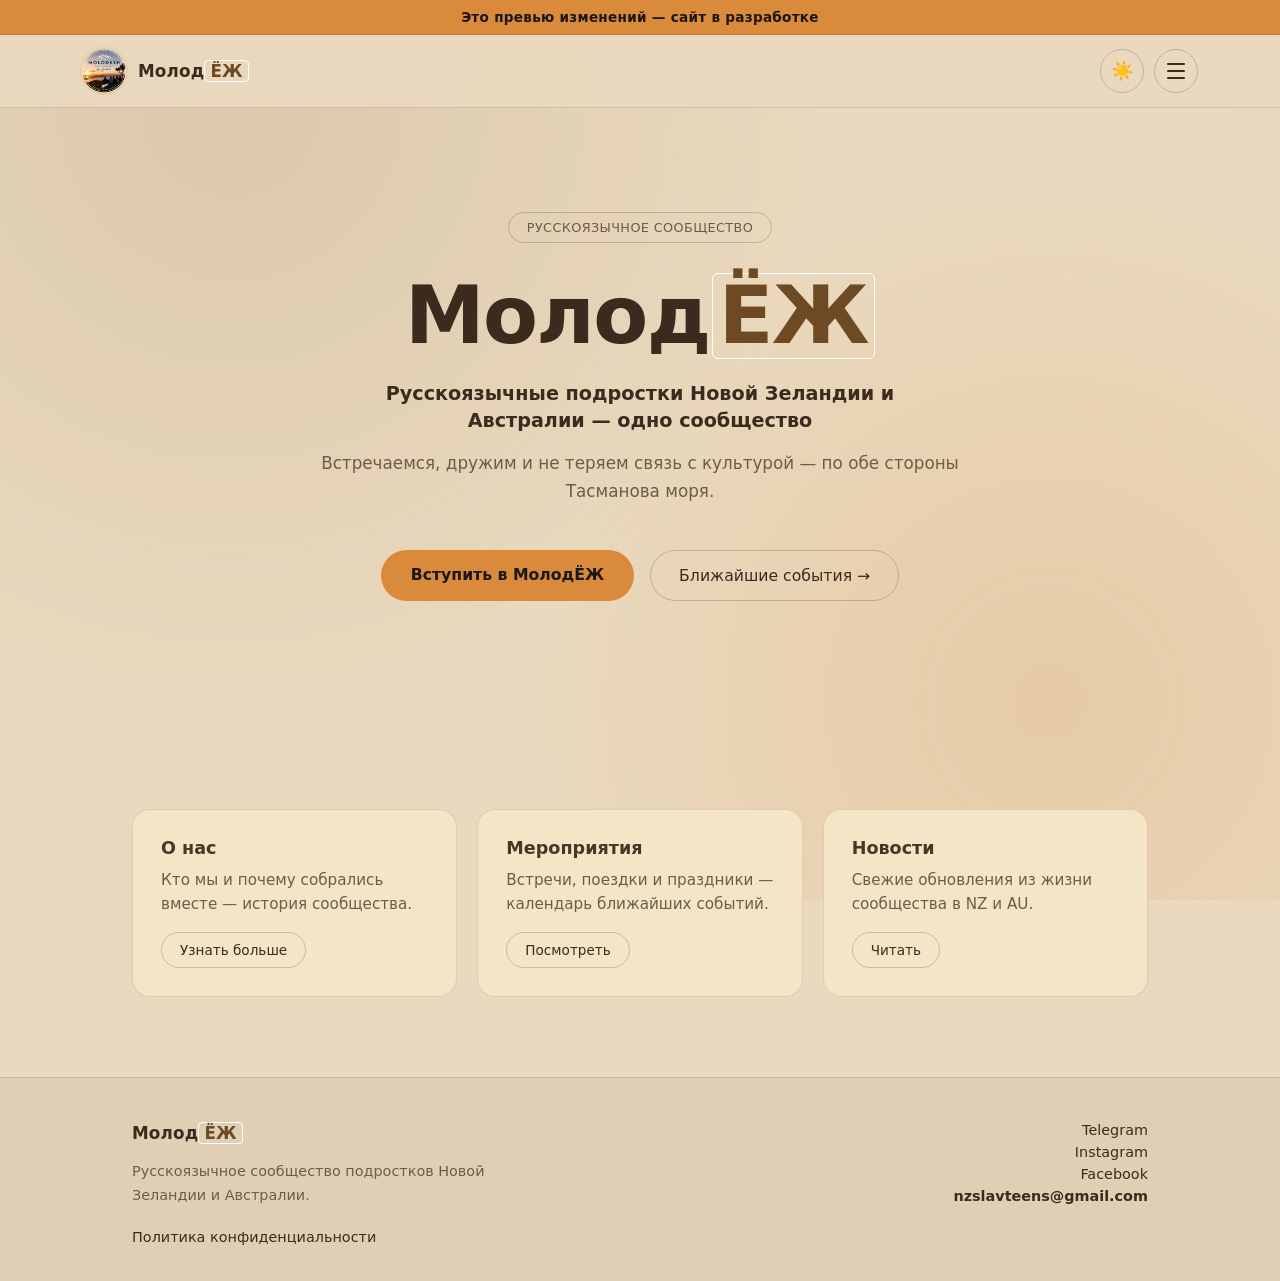
==== commit 8b1d8049: "made some changes in the form, now it sending request to specified email" ====
--- a/index.html
+++ b/index.html
@@ -99,7 +99,6 @@
       <p>Русскоязычное сообщество подростков Новой Зеландии и Австралии.</p>
       <nav class="footer-legal">
         <a href="#" data-pdf-src="assets/docs/privacy-policy.pdf" data-pdf-title="Политика конфиденциальности">Политика конфиденциальности</a>
-        <a href="#" data-pdf-src="assets/docs/terms-of-use.pdf" data-pdf-title="Условия использования">Условия использования</a>
       </nav>
     </div>
     <div class="footer-col footer-contact">
